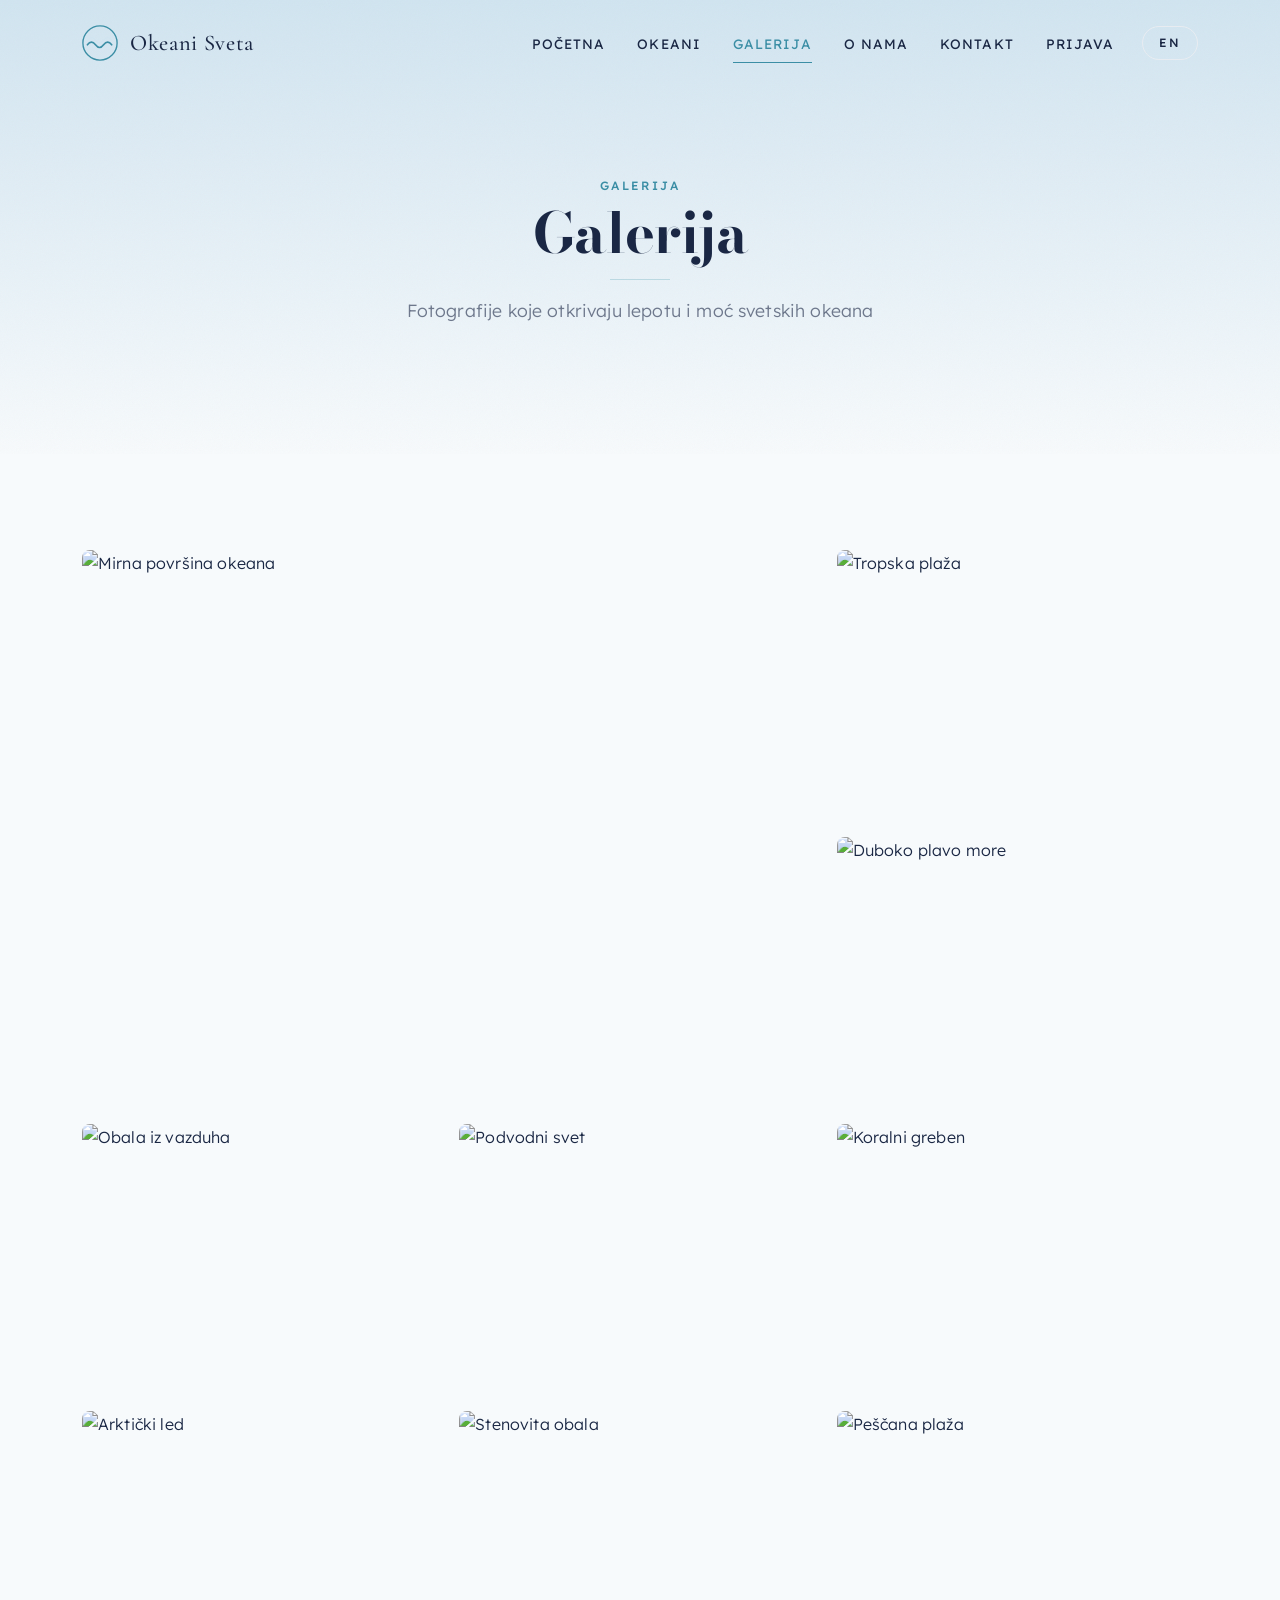
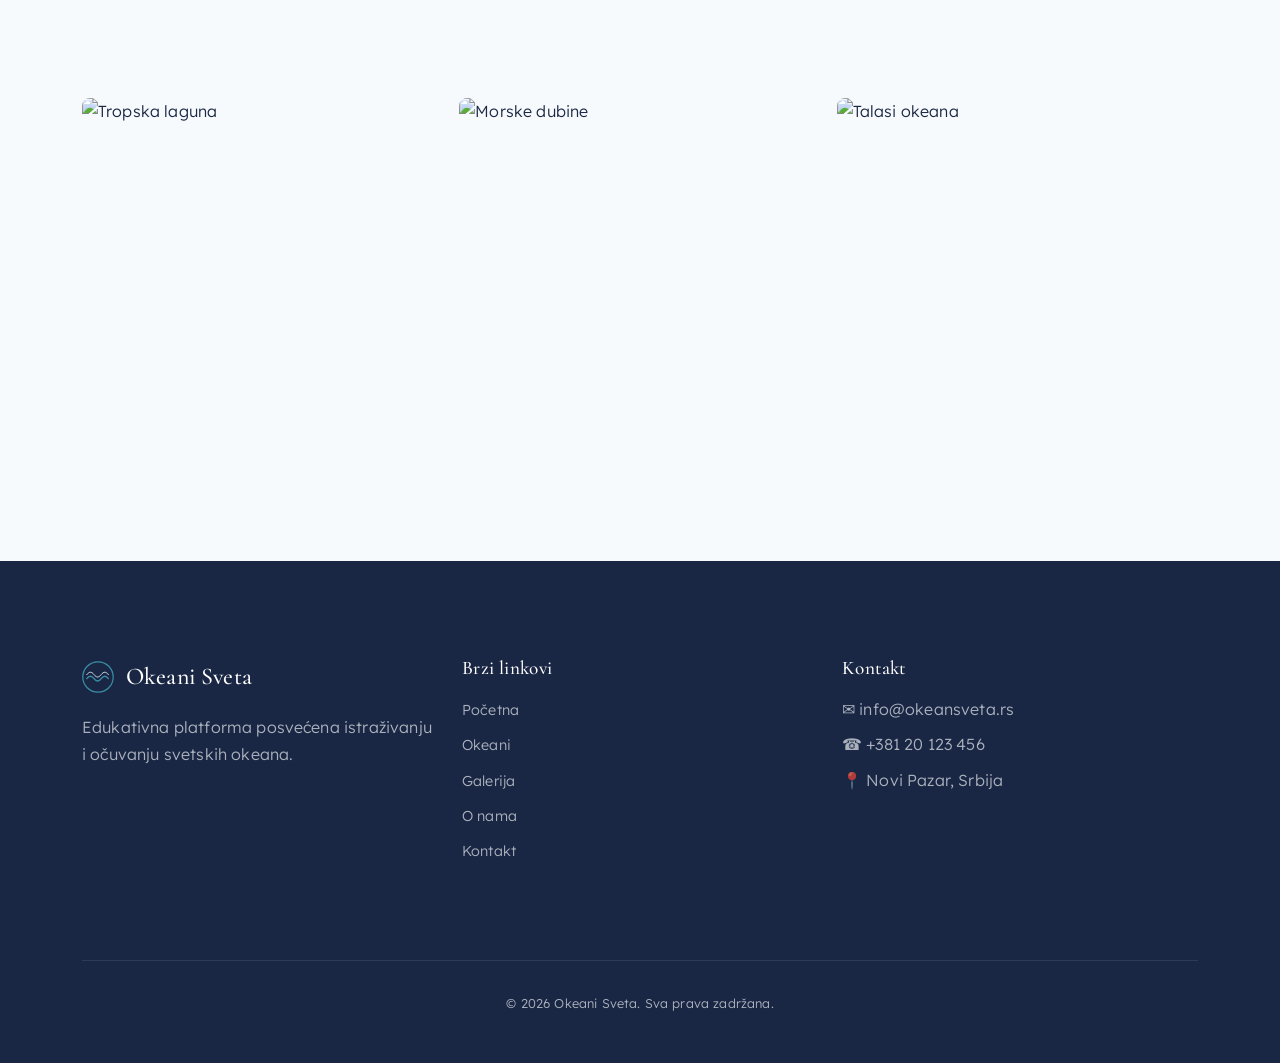
==== galerija.html @ 867ee330 "Add files via upload" ====
<!doctype html>
<html lang="sr">
  <head>
    <meta charset="UTF-8" />
    <meta name="viewport" content="width=device-width, initial-scale=1.0" />
    <title>Okeani Sveta — Galerija</title>
    <link
      href="https://cdn.jsdelivr.net/npm/bootstrap@5.3.3/dist/css/bootstrap.min.css"
      rel="stylesheet"
    />
    <link rel="stylesheet" href="style.css" />
    <link rel="icon" type="image/svg+xml" href="logo.svg" />
  </head>
  <body>
    <nav class="navbar navbar-expand-lg navbar-arctic">
      <div class="container">
        <a class="navbar-brand" href="index.html">
          <img src="logo.svg" alt="Okeani Sveta logo" width="36" height="36" />
          Okeani Sveta
        </a>
        <button
          class="navbar-toggler"
          type="button"
          data-bs-toggle="collapse"
          data-bs-target="#mainNav"
          aria-controls="mainNav"
          aria-expanded="false"
          aria-label="Toggle navigation"
        >
          <span class="navbar-toggler-icon"></span>
        </button>
        <div class="collapse navbar-collapse" id="mainNav">
          <ul class="navbar-nav ms-auto align-items-lg-center">
            <li class="nav-item">
              <a class="nav-link" href="index.html"
                >Početna</a
              >
            </li>
            <li class="nav-item">
              <a class="nav-link" href="okeani.html"
                >Okeani</a
              >
            </li>
            <li class="nav-item">
              <a class="nav-link" href="galerija.html"
                >Galerija</a
              >
            </li>
            <li class="nav-item">
              <a class="nav-link" href="o-nama.html"
                >O nama</a
              >
            </li>
            <li class="nav-item">
              <a class="nav-link" href="kontakt.html"
                >Kontakt</a
              >
            </li>
            <li class="nav-item" id="nav-login-item">
              <a class="nav-link" href="login.html"
                >Prijava</a
              >
            </li>
          </ul>
          <a class="lang-toggle" href="en/gallery.html">EN</a>
        </div>
      </div>
    </nav>

    <section class="page-header frost-section">
      <div class="container">
        <span class="eyebrow">Galerija</span>
        <h1 class="display-title">Galerija</h1>
        <hr class="hairline-short centered" />
        <p class="section-subtitle centered">
          Fotografije koje otkrivaju lepotu i moć svetskih okeana
        </p>
      </div>
    </section>

    <section class="section">
      <div class="container">
        <div class="gallery-grid">
          <div
            class="gallery-item featured"
            data-caption-key="caption_1"
          >
            <img
              src="https://images.unsplash.com/photo-1518837695005-2083093ee35b?auto=format&fit=crop&w=1200&q=80"
              data-full="https://images.unsplash.com/photo-1518837695005-2083093ee35b?auto=format&fit=crop&w=1920&q=80"
              alt="Mirna površina okeana"
              loading="lazy"
            />
            <div class="gallery-caption">
              Mirna površina okeana
            </div>
          </div>

          <div
            class="gallery-item"
            data-caption-key="caption_2"
          >
            <img
              src="https://images.unsplash.com/photo-1507525428034-b723cf961d3e?auto=format&fit=crop&w=800&q=80"
              data-full="https://images.unsplash.com/photo-1507525428034-b723cf961d3e?auto=format&fit=crop&w=1920&q=80"
              alt="Tropska plaža"
              loading="lazy"
            />
            <div class="gallery-caption">
              Tropska plaža
            </div>
          </div>

          <div
            class="gallery-item"
            data-caption-key="caption_3"
          >
            <img
              src="https://images.unsplash.com/photo-1505118380757-91f5f5632de0?auto=format&fit=crop&w=800&q=80"
              data-full="https://images.unsplash.com/photo-1505118380757-91f5f5632de0?auto=format&fit=crop&w=1920&q=80"
              alt="Duboko plavo more"
              loading="lazy"
            />
            <div class="gallery-caption">
              Duboko plavo more
            </div>
          </div>

          <div
            class="gallery-item"
            data-caption-key="caption_4"
          >
            <img
              src="https://images.unsplash.com/photo-1468581264429-2548ef9eb732?auto=format&fit=crop&w=800&q=80"
              data-full="https://images.unsplash.com/photo-1468581264429-2548ef9eb732?auto=format&fit=crop&w=1920&q=80"
              alt="Obala iz vazduha"
              loading="lazy"
            />
            <div class="gallery-caption">
              Obala iz vazduha
            </div>
          </div>

          <div
            class="gallery-item"
            data-caption-key="caption_5"
          >
            <img
              src="https://images.unsplash.com/photo-1544551763-46a013bb70d5?auto=format&fit=crop&w=800&q=80"
              data-full="https://images.unsplash.com/photo-1544551763-46a013bb70d5?auto=format&fit=crop&w=1920&q=80"
              alt="Podvodni svet"
              loading="lazy"
            />
            <div class="gallery-caption">
              Podvodni svet
            </div>
          </div>

          <div
            class="gallery-item"
            data-caption-key="caption_6"
          >
            <img
              src="https://images.unsplash.com/photo-1559827260435-dc375c2be9c4?auto=format&fit=crop&w=800&q=80"
              data-full="https://images.unsplash.com/photo-1559827260435-dc375c2be9c4?auto=format&fit=crop&w=1920&q=80"
              alt="Koralni greben"
              loading="lazy"
            />
            <div class="gallery-caption">
              Koralni greben
            </div>
          </div>

          <div
            class="gallery-item"
            data-caption-key="caption_7"
          >
            <img
              src="https://images.unsplash.com/photo-1476673160081-cf065607f449?auto=format&fit=crop&w=800&q=80"
              data-full="https://images.unsplash.com/photo-1476673160081-cf065607f449?auto=format&fit=crop&w=1920&q=80"
              alt="Arktički led"
              loading="lazy"
            />
            <div class="gallery-caption">
              Arktički led
            </div>
          </div>

          <div
            class="gallery-item"
            data-caption-key="caption_8"
          >
            <img
              src="https://images.unsplash.com/photo-1494783367193-149034c05e8f?auto=format&fit=crop&w=800&q=80"
              data-full="https://images.unsplash.com/photo-1494783367193-149034c05e8f?auto=format&fit=crop&w=1920&q=80"
              alt="Stenovita obala"
              loading="lazy"
            />
            <div class="gallery-caption">
              Stenovita obala
            </div>
          </div>

          <div
            class="gallery-item"
            data-caption-key="caption_9"
          >
            <img
              src="https://images.unsplash.com/photo-1437622368342-7a3d73a34c8f?auto=format&fit=crop&w=800&q=80"
              data-full="https://images.unsplash.com/photo-1437622368342-7a3d73a34c8f?auto=format&fit=crop&w=1920&q=80"
              alt="Peščana plaža"
              loading="lazy"
            />
            <div class="gallery-caption">
              Peščana plaža
            </div>
          </div>

          <div
            class="gallery-item"
            data-caption-key="caption_10"
          >
            <img
              src="https://images.unsplash.com/photo-1498623116890-37e912163d5d?auto=format&fit=crop&w=800&q=80"
              data-full="https://images.unsplash.com/photo-1498623116890-37e912163d5d?auto=format&fit=crop&w=1920&q=80"
              alt="Tropska laguna"
              loading="lazy"
            />
            <div class="gallery-caption">
              Tropska laguna
            </div>
          </div>

          <div
            class="gallery-item"
            data-caption-key="caption_11"
          >
            <img
              src="https://images.unsplash.com/photo-1583212292454-1fe6229603b7?auto=format&fit=crop&w=800&q=80"
              data-full="https://images.unsplash.com/photo-1583212292454-1fe6229603b7?auto=format&fit=crop&w=1920&q=80"
              alt="Morske dubine"
              loading="lazy"
            />
            <div class="gallery-caption">
              Morske dubine
            </div>
          </div>

          <div
            class="gallery-item"
            data-caption-key="caption_12"
          >
            <img
              src="https://images.unsplash.com/photo-1497290756760-23ac55edf36f?auto=format&fit=crop&w=800&q=80"
              data-full="https://images.unsplash.com/photo-1497290756760-23ac55edf36f?auto=format&fit=crop&w=1920&q=80"
              alt="Talasi okeana"
              loading="lazy"
            />
            <div class="gallery-caption">
              Talasi okeana
            </div>
          </div>
        </div>
      </div>
    </section>

    <div
      class="modal fade lightbox-modal"
      id="galleryLightbox"
      tabindex="-1"
      aria-hidden="true"
    >
      <div class="modal-dialog modal-lg modal-dialog-centered">
        <div class="modal-content">
          <button
            type="button"
            class="btn-close"
            data-bs-dismiss="modal"
            aria-label="Close"
          ></button>
          <div class="modal-body">
            <img id="lightbox-img" src="" alt="Gallery image" />
            <p class="lightbox-caption" id="lightbox-caption"></p>
          </div>
        </div>
      </div>
    </div>

    <footer class="footer-arctic">
      <div class="container">
        <div class="row">
          <div class="col-lg-4 mb-4">
            <div class="footer-brand">
              <img
                src="logo.svg"
                alt="Okeani Sveta logo"
                width="36"
                height="36"
              />
              Okeani Sveta
            </div>
            <p>
              Edukativna platforma posvećena istraživanju i očuvanju svetskih
              okeana.
            </p>
          </div>
          <div class="col-lg-4 mb-4">
            <h5>Brzi linkovi</h5>
            <ul>
              <li><a href="index.html">Početna</a></li>
              <li><a href="okeani.html">Okeani</a></li>
              <li>
                <a href="galerija.html">Galerija</a>
              </li>
              <li><a href="o-nama.html">O nama</a></li>
              <li>
                <a href="kontakt.html">Kontakt</a>
              </li>
            </ul>
          </div>
          <div class="col-lg-4 mb-4">
            <h5>Kontakt</h5>
            <ul>
              <li>
                ✉ <span>info@okeansveta.rs</span>
              </li>
              <li>☎ <span>+381 20 123 456</span></li>
              <li>
                📍 <span>Novi Pazar, Srbija</span>
              </li>
            </ul>
          </div>
        </div>
        <div class="footer-bottom">
          <p>
            © 2026 Okeani Sveta. Sva prava zadržana.
          </p>
        </div>
      </div>
    </footer>

    <script src="https://cdn.jsdelivr.net/npm/bootstrap@5.3.3/dist/js/bootstrap.bundle.min.js"></script>
    <script src="script.js"></script>
  </body>
</html>
---- style.css ----
@import url("https://fonts.googleapis.com/css2?family=Bodoni+Moda:ital,opsz,wght@0,6..96,400..900;1,6..96,400..900&family=Cormorant+Garamond:ital,wght@0,300;0,400;0,500;0,600;0,700;1,400&family=Lexend:wght@300;400;500;600&display=swap");

:root {
  --arctic-white: #f7fafc;
  --glacier-blue: #d0e4f0;
  --deep-navy: #1a2744;
  --frost-teal: #3b8ea5;
  --soft-silver: #e8ecf1;
  --warm-white: #fefefe;
  --ice-overlay: rgba(215, 230, 242, 0.35);
  --frost-shadow: rgba(26, 39, 68, 0.06);
  --frost-shadow-hover: rgba(26, 39, 68, 0.12);

  --font-display: "Bodoni Moda", "Didot", serif;
  --font-heading: "Cormorant Garamond", "Georgia", serif;
  --font-body: "Lexend", sans-serif;

  --space-xs: 0.5rem;
  --space-sm: 1rem;
  --space-md: 2rem;
  --space-lg: 4rem;
  --space-xl: 6rem;
  --space-2xl: 8rem;

  --radius-sm: 4px;
  --radius-md: 8px;
  --radius-lg: 16px;

  --transition-smooth: 0.4s cubic-bezier(0.25, 0.46, 0.45, 0.94);
  --transition-fast: 0.2s ease;
}

*,
*::before,
*::after {
  box-sizing: border-box;
}

html {
  scroll-behavior: smooth;
  font-size: 16px;
}

body {
  font-family: var(--font-body);
  font-weight: 300;
  color: var(--deep-navy);
  background-color: var(--arctic-white);
  line-height: 1.7;
  letter-spacing: 0.01em;
  overflow-x: hidden;
  -webkit-font-smoothing: antialiased;
  -moz-osx-font-smoothing: grayscale;
}

img {
  max-width: 100%;
  height: auto;
  display: block;
}

a {
  color: var(--frost-teal);
  text-decoration: none;
  transition: color var(--transition-fast);
}

a:hover {
  color: var(--deep-navy);
}

::selection {
  background: var(--glacier-blue);
  color: var(--deep-navy);
}

h1,
h2,
h3,
h4,
h5,
h6 {
  font-family: var(--font-heading);
  font-weight: 400;
  line-height: 1.2;
  letter-spacing: 0.02em;
  color: var(--deep-navy);
}

.display-title {
  font-family: var(--font-display);
  font-weight: 700;
  letter-spacing: -0.01em;
  line-height: 1.05;
}

.section-title {
  font-family: var(--font-heading);
  font-size: 2.5rem;
  font-weight: 500;
  margin-bottom: var(--space-sm);
  position: relative;
}

.section-subtitle {
  font-family: var(--font-body);
  font-weight: 300;
  font-size: 1.1rem;
  color: rgba(26, 39, 68, 0.6);
  max-width: 600px;
  margin-bottom: var(--space-lg);
}

.section-subtitle.centered {
  margin-left: auto;
  margin-right: auto;
}

.eyebrow {
  font-family: var(--font-body);
  font-weight: 500;
  font-size: 0.75rem;
  letter-spacing: 0.2em;
  text-transform: uppercase;
  color: var(--frost-teal);
  margin-bottom: var(--space-xs);
  display: block;
}

.hairline {
  border: none;
  height: 1px;
  background: var(--soft-silver);
  margin: var(--space-lg) 0;
}

.hairline-short {
  border: none;
  height: 1px;
  width: 60px;
  background: var(--frost-teal);
  margin: var(--space-sm) 0;
}

.hairline-short.centered {
  margin-left: auto;
  margin-right: auto;
}

.frost-section {
  position: relative;
}

.frost-section::before {
  content: "";
  position: absolute;
  inset: 0;
  background-image: url("data:image/svg+xml,%3Csvg viewBox='0 0 256 256' xmlns='http://www.w3.org/2000/svg'%3E%3Cfilter id='noise'%3E%3CfeTurbulence type='fractalNoise' baseFrequency='0.9' numOctaves='4' stitchTiles='stitch'/%3E%3C/filter%3E%3Crect width='100%25' height='100%25' filter='url(%23noise)' opacity='0.03'/%3E%3C/svg%3E");
  background-repeat: repeat;
  background-size: 256px 256px;
  pointer-events: none;
  z-index: 1;
}

.frost-section > * {
  position: relative;
  z-index: 2;
}

.navbar-arctic {
  padding: 1.2rem 0;
  transition: all var(--transition-smooth);
  background: transparent;
  position: fixed;
  top: 0;
  left: 0;
  right: 0;
  z-index: 1050;
}

.navbar-arctic.scrolled {
  background: rgba(247, 250, 252, 0.85);
  backdrop-filter: blur(20px);
  -webkit-backdrop-filter: blur(20px);
  padding: 0.8rem 0;
  box-shadow: 0 1px 0 var(--soft-silver);
}

.navbar-arctic .navbar-brand {
  display: flex;
  align-items: center;
  gap: 0.75rem;
  font-family: var(--font-heading);
  font-size: 1.4rem;
  font-weight: 500;
  color: var(--deep-navy);
  letter-spacing: 0.03em;
  transition: color var(--transition-fast);
}

.navbar-arctic .navbar-brand:hover {
  color: var(--frost-teal);
}

.navbar-arctic.navbar-on-hero:not(.scrolled) .navbar-brand {
  color: var(--warm-white);
}

.navbar-arctic.navbar-on-hero:not(.scrolled) .navbar-brand:hover {
  color: rgba(232, 236, 241, 0.88);
}

.navbar-arctic .navbar-brand img {
  width: 36px;
  height: 36px;
}

.navbar-arctic .nav-link {
  font-family: var(--font-body);
  font-weight: 400;
  font-size: 0.85rem;
  letter-spacing: 0.08em;
  text-transform: uppercase;
  color: var(--deep-navy);
  padding: 0.5rem 1rem !important;
  position: relative;
  transition: color var(--transition-fast);
}

.navbar-arctic .nav-link::after {
  content: "";
  position: absolute;
  bottom: 0;
  left: 1rem;
  right: 1rem;
  height: 1px;
  background: var(--frost-teal);
  transform: scaleX(0);
  transition: transform var(--transition-smooth);
  transform-origin: center;
}

.navbar-arctic .nav-link:hover,
.navbar-arctic .nav-link.active {
  color: var(--frost-teal);
}

.navbar-arctic.navbar-on-hero:not(.scrolled) .nav-link {
  color: rgba(254, 254, 254, 0.9);
}

.navbar-arctic.navbar-on-hero:not(.scrolled) .nav-link:hover,
.navbar-arctic.navbar-on-hero:not(.scrolled) .nav-link.active {
  color: #8fd5e8;
}

.navbar-arctic .nav-link:hover::after,
.navbar-arctic .nav-link.active::after {
  transform: scaleX(1);
}

.navbar-arctic .navbar-toggler {
  border: 1px solid var(--soft-silver);
  padding: 0.4rem 0.6rem;
}

.navbar-arctic .navbar-toggler:focus {
  box-shadow: none;
}

.navbar-arctic.navbar-on-hero:not(.scrolled) .navbar-toggler {
  border-color: rgba(247, 250, 252, 0.45);
}

.navbar-arctic .navbar-toggler-icon {
  background-image: url("data:image/svg+xml,%3Csvg xmlns='http://www.w3.org/2000/svg' viewBox='0 0 30 30'%3E%3Cpath stroke='%231A2744' stroke-width='2' d='M4 7h22M4 15h22M4 23h22'/%3E%3C/svg%3E");
}

.navbar-arctic.navbar-on-hero:not(.scrolled) .navbar-toggler-icon {
  background-image: url("data:image/svg+xml,%3Csvg xmlns='http://www.w3.org/2000/svg' viewBox='0 0 30 30'%3E%3Cpath stroke='%23FEFEFE' stroke-width='2' d='M4 7h22M4 15h22M4 23h22'/%3E%3C/svg%3E");
}

.lang-toggle {
  font-family: var(--font-body);
  font-weight: 500;
  font-size: 0.75rem;
  letter-spacing: 0.15em;
  text-transform: uppercase;
  color: var(--deep-navy);
  background: transparent;
  border: 1px solid var(--soft-silver);
  border-radius: 100px;
  padding: 0.35rem 1rem;
  cursor: pointer;
  transition: all var(--transition-fast);
  margin-left: 0.75rem;
  white-space: nowrap;
  text-decoration: none;
  display: inline-block;
}

.navbar-arctic.navbar-on-hero:not(.scrolled) .lang-toggle {
  color: var(--warm-white);
  border-color: rgba(247, 250, 252, 0.45);
}

.lang-toggle:hover {
  border-color: var(--frost-teal);
  color: var(--frost-teal);
}

.nav-user-info {
  display: flex;
  align-items: center;
  gap: 0.5rem;
  font-family: var(--font-body);
  font-size: 0.85rem;
  color: var(--deep-navy);
}

.navbar-arctic.navbar-on-hero:not(.scrolled) .nav-user-info {
  color: var(--warm-white);
}

.nav-user-info .username-display {
  font-weight: 500;
  color: var(--frost-teal);
}

.btn-logout {
  font-family: var(--font-body);
  font-size: 0.75rem;
  letter-spacing: 0.1em;
  text-transform: uppercase;
  color: var(--deep-navy);
  background: transparent;
  border: 1px solid var(--soft-silver);
  border-radius: 100px;
  padding: 0.3rem 0.8rem;
  cursor: pointer;
  transition: all var(--transition-fast);
}

.navbar-arctic.navbar-on-hero:not(.scrolled) .btn-logout {
  color: var(--warm-white);
  border-color: rgba(247, 250, 252, 0.45);
}

.btn-logout:hover {
  border-color: #c0392b;
  color: #c0392b;
}

.hero {
  position: relative;
  min-height: 100vh;
  display: flex;
  align-items: center;
  justify-content: center;
  text-align: center;
  overflow: hidden;
  background-color: var(--deep-navy);
}

.hero-bg {
  position: absolute;
  inset: 0;
  background-size: cover;
  background-position: center;
  background-repeat: no-repeat;
  opacity: 0.5;
  transition: transform 30s linear;
}

.hero-overlay {
  position: absolute;
  inset: 0;
  background: linear-gradient(
    180deg,
    rgba(26, 39, 68, 0.4) 0%,
    rgba(26, 39, 68, 0.2) 40%,
    rgba(59, 142, 165, 0.15) 70%,
    rgba(26, 39, 68, 0.5) 100%
  );
}

.hero-content {
  position: relative;
  z-index: 3;
  max-width: 800px;
  padding: 0 var(--space-md);
}

.hero-content .eyebrow {
  color: rgba(208, 228, 240, 0.8);
  margin-bottom: var(--space-sm);
  animation: fadeInUp 0.8s ease both;
  animation-delay: 0.2s;
}

.hero-content .display-title {
  color: var(--warm-white);
  font-size: clamp(2.8rem, 7vw, 5.5rem);
  font-weight: 200;
  margin-bottom: var(--space-sm);
  animation: fadeInUp 0.8s ease both;
  animation-delay: 0.4s;
}

.hero-animated-line {
  width: 80px;
  height: 2px;
  background: var(--frost-teal);
  margin: var(--space-sm) auto var(--space-md);
  animation: lineExpand 1s ease both;
  animation-delay: 0.8s;
}

.hero-content p {
  color: rgba(232, 236, 241, 0.85);
  font-size: 1.1rem;
  max-width: 540px;
  margin: 0 auto var(--space-md);
  animation: fadeInUp 0.8s ease both;
  animation-delay: 0.6s;
}

.btn-arctic {
  font-family: var(--font-body);
  font-weight: 500;
  font-size: 0.8rem;
  letter-spacing: 0.15em;
  text-transform: uppercase;
  padding: 0.9rem 2.4rem;
  border-radius: 100px;
  border: 1px solid rgba(232, 236, 241, 0.4);
  background: transparent;
  color: var(--warm-white);
  cursor: pointer;
  transition: all var(--transition-smooth);
  display: inline-block;
  text-decoration: none;
  animation: fadeInUp 0.8s ease both;
  animation-delay: 0.9s;
}

.btn-arctic:hover {
  background: var(--warm-white);
  color: var(--deep-navy);
  border-color: var(--warm-white);
  transform: translateY(-2px);
  box-shadow: 0 8px 25px rgba(0, 0, 0, 0.15);
}

.btn-arctic-solid {
  font-family: var(--font-body);
  font-weight: 500;
  font-size: 0.8rem;
  letter-spacing: 0.15em;
  text-transform: uppercase;
  padding: 0.9rem 2.4rem;
  border-radius: 100px;
  border: 1px solid var(--frost-teal);
  background: var(--frost-teal);
  color: var(--warm-white);
  cursor: pointer;
  transition: all var(--transition-smooth);
  display: inline-block;
  text-decoration: none;
}

.btn-arctic-solid:hover {
  background: var(--deep-navy);
  border-color: var(--deep-navy);
  color: var(--warm-white);
  transform: translateY(-2px);
  box-shadow: 0 8px 25px var(--frost-shadow-hover);
}

.btn-arctic-outline {
  font-family: var(--font-body);
  font-weight: 500;
  font-size: 0.8rem;
  letter-spacing: 0.15em;
  text-transform: uppercase;
  padding: 0.9rem 2.4rem;
  border-radius: 100px;
  border: 1px solid var(--soft-silver);
  background: transparent;
  color: var(--deep-navy);
  cursor: pointer;
  transition: all var(--transition-smooth);
  display: inline-block;
  text-decoration: none;
}

.btn-arctic-outline:hover {
  border-color: var(--frost-teal);
  color: var(--frost-teal);
  transform: translateY(-2px);
}

.section {
  padding: var(--space-xl) 0;
}

.section-alt {
  background-color: var(--glacier-blue);
  background-image: linear-gradient(
    135deg,
    rgba(208, 228, 240, 0.5) 0%,
    rgba(247, 250, 252, 0.8) 100%
  );
}

.section-white {
  background-color: var(--warm-white);
}

.card-arctic {
  background: var(--warm-white);
  border: 1px solid var(--soft-silver);
  border-radius: var(--radius-md);
  overflow: hidden;
  transition: all var(--transition-smooth);
  height: 100%;
}

.card-arctic:hover {
  transform: translateY(-4px);
  box-shadow: 0 12px 40px var(--frost-shadow-hover);
  border-color: transparent;
}

.card-arctic .card-img-wrapper {
  position: relative;
  overflow: hidden;
  aspect-ratio: 16 / 10;
}

.card-arctic .card-img-wrapper img {
  width: 100%;
  height: 100%;
  object-fit: cover;
  transition: transform var(--transition-smooth);
}

.card-arctic:hover .card-img-wrapper img {
  transform: scale(1.05);
}

.card-arctic .card-body {
  padding: var(--space-md);
}

.card-arctic .card-title {
  font-family: var(--font-heading);
  font-size: 1.4rem;
  font-weight: 500;
  margin-bottom: 0.5rem;
}

.card-arctic .card-text {
  font-size: 0.9rem;
  color: rgba(26, 39, 68, 0.65);
  line-height: 1.6;
}

.card-arctic .card-meta {
  display: flex;
  gap: var(--space-sm);
  margin-top: var(--space-sm);
  padding-top: var(--space-sm);
  border-top: 1px solid var(--soft-silver);
  font-size: 0.8rem;
  color: rgba(26, 39, 68, 0.5);
}

.card-arctic .card-meta span {
  display: flex;
  align-items: center;
  gap: 0.3rem;
}

.animal-tags {
  display: flex;
  flex-wrap: wrap;
  gap: 0.5rem;
  margin-top: var(--space-sm);
}

.animal-tag {
  font-family: var(--font-body);
  font-size: 0.7rem;
  font-weight: 500;
  letter-spacing: 0.08em;
  text-transform: uppercase;
  padding: 0.3rem 0.8rem;
  border-radius: 100px;
  background: var(--glacier-blue);
  color: var(--frost-teal);
  border: 1px solid transparent;
  transition: all var(--transition-fast);
}

.animal-tag:hover {
  border-color: var(--frost-teal);
  background: rgba(59, 142, 165, 0.1);
}

.page-header {
  padding-top: calc(80px + var(--space-xl));
  padding-bottom: var(--space-lg);
  text-align: center;
  background: linear-gradient(
    180deg,
    var(--glacier-blue) 0%,
    var(--arctic-white) 100%
  );
  position: relative;
}

.page-header .display-title {
  font-size: clamp(2rem, 5vw, 3.5rem);
  color: var(--deep-navy);
}

.footer-arctic {
  background: var(--deep-navy);
  color: rgba(232, 236, 241, 0.7);
  padding: var(--space-xl) 0 var(--space-md);
  margin-top: var(--space-xl);
}

.footer-arctic h5 {
  font-family: var(--font-heading);
  font-size: 1.2rem;
  font-weight: 500;
  color: var(--warm-white);
  margin-bottom: var(--space-sm);
}

.footer-arctic a {
  color: rgba(232, 236, 241, 0.7);
  font-size: 0.9rem;
  transition: color var(--transition-fast);
}

.footer-arctic a:hover {
  color: var(--frost-teal);
}

.footer-arctic ul {
  list-style: none;
  padding: 0;
  margin: 0;
}

.footer-arctic ul li {
  margin-bottom: 0.5rem;
}

.footer-arctic .footer-brand {
  font-family: var(--font-heading);
  font-size: 1.5rem;
  font-weight: 500;
  color: var(--warm-white);
  display: flex;
  align-items: center;
  gap: 0.75rem;
  margin-bottom: var(--space-sm);
}

.footer-arctic .footer-brand img {
  width: 32px;
  height: 32px;
}

.footer-bottom {
  border-top: 1px solid rgba(232, 236, 241, 0.1);
  margin-top: var(--space-lg);
  padding-top: var(--space-md);
  text-align: center;
  font-size: 0.8rem;
}

.gallery-grid {
  display: grid;
  grid-template-columns: repeat(3, 1fr);
  gap: var(--space-sm);
}

.gallery-item {
  position: relative;
  border-radius: var(--radius-md);
  overflow: hidden;
  cursor: pointer;
  aspect-ratio: 4 / 3;
}

.gallery-item img {
  width: 100%;
  height: 100%;
  object-fit: cover;
  transition: transform var(--transition-smooth);
}

.gallery-item:hover img {
  transform: scale(1.08);
}

.gallery-item .gallery-caption {
  position: absolute;
  bottom: 0;
  left: 0;
  right: 0;
  padding: var(--space-md) var(--space-sm);
  background: linear-gradient(transparent, rgba(26, 39, 68, 0.8));
  color: var(--warm-white);
  font-family: var(--font-heading);
  font-size: 1rem;
  transform: translateY(100%);
  transition: transform var(--transition-smooth);
}

.gallery-item:hover .gallery-caption {
  transform: translateY(0);
}

.gallery-item.featured {
  grid-column: span 2;
  grid-row: span 2;
}

.lightbox-modal .modal-content {
  background: rgba(26, 39, 68, 0.95);
  border: none;
  border-radius: var(--radius-lg);
}

.lightbox-modal .modal-body {
  padding: var(--space-sm);
}

.lightbox-modal .modal-body img {
  border-radius: var(--radius-md);
  width: 100%;
}

.lightbox-modal .lightbox-caption {
  text-align: center;
  color: rgba(232, 236, 241, 0.8);
  font-family: var(--font-heading);
  font-size: 1.1rem;
  padding: var(--space-sm);
}

.lightbox-modal .btn-close {
  filter: invert(1);
  position: absolute;
  top: 1rem;
  right: 1rem;
  z-index: 10;
}

.form-arctic .form-label {
  font-family: var(--font-body);
  font-weight: 500;
  font-size: 0.8rem;
  letter-spacing: 0.1em;
  text-transform: uppercase;
  color: var(--deep-navy);
  margin-bottom: 0.5rem;
}

.form-arctic .form-control {
  font-family: var(--font-body);
  font-weight: 300;
  font-size: 0.95rem;
  border: 1px solid var(--soft-silver);
  border-radius: var(--radius-sm);
  padding: 0.8rem 1rem;
  background: var(--warm-white);
  color: var(--deep-navy);
  transition: all var(--transition-fast);
}

.form-arctic .form-control:focus {
  border-color: var(--frost-teal);
  box-shadow: 0 0 0 3px rgba(59, 142, 165, 0.1);
  outline: none;
}

.form-arctic .form-control.is-invalid {
  border-color: #c0392b;
  box-shadow: 0 0 0 3px rgba(192, 57, 43, 0.08);
}

.form-arctic .form-control.is-valid {
  border-color: #27ae60;
  box-shadow: 0 0 0 3px rgba(39, 174, 96, 0.08);
}

.form-arctic textarea.form-control {
  min-height: 150px;
  resize: vertical;
}

.field-hint {
  font-size: 0.8rem;
  color: var(--frost-teal);
  margin-top: 0.35rem;
  display: none;
  padding-left: 0.25rem;
  animation: fadeInUp 0.3s ease;
}

.field-hint.visible {
  display: block;
}

.field-error {
  font-size: 0.8rem;
  color: #c0392b;
  margin-top: 0.35rem;
  display: none;
  padding-left: 0.25rem;
  animation: fadeInUp 0.3s ease;
}

.field-error.visible {
  display: block;
}

.login-card {
  max-width: 440px;
  margin: 0 auto;
  background: var(--warm-white);
  border: 1px solid var(--soft-silver);
  border-radius: var(--radius-lg);
  padding: var(--space-lg);
}

.login-error {
  font-size: 0.85rem;
  color: #c0392b;
  background: rgba(192, 57, 43, 0.06);
  border: 1px solid rgba(192, 57, 43, 0.15);
  border-radius: var(--radius-sm);
  padding: 0.75rem 1rem;
  margin-top: var(--space-sm);
  display: none;
  animation: fadeInUp 0.3s ease;
}

.login-error.visible {
  display: block;
}

.success-card {
  max-width: 520px;
  margin: 0 auto;
  background: var(--warm-white);
  border: 1px solid var(--soft-silver);
  border-radius: var(--radius-lg);
  padding: var(--space-lg);
  text-align: center;
}

.success-icon {
  width: 80px;
  height: 80px;
  border-radius: 50%;
  background: rgba(39, 174, 96, 0.1);
  color: #27ae60;
  display: flex;
  align-items: center;
  justify-content: center;
  margin: 0 auto var(--space-md);
  font-size: 2rem;
}

.countdown-text {
  font-size: 0.9rem;
  color: rgba(26, 39, 68, 0.5);
  margin-top: var(--space-sm);
}

.countdown-number {
  font-family: var(--font-display);
  font-weight: 700;
  font-size: 1.4rem;
  color: var(--frost-teal);
}

.ocean-loader {
  text-align: center;
  padding: var(--space-xl);
}

.ocean-loader .spinner {
  width: 48px;
  height: 48px;
  border: 2px solid var(--soft-silver);
  border-top-color: var(--frost-teal);
  border-radius: 50%;
  animation: spin 0.8s linear infinite;
  margin: 0 auto var(--space-sm);
}

.ocean-loader p {
  font-size: 0.9rem;
  color: rgba(26, 39, 68, 0.5);
}

.api-error {
  text-align: center;
  padding: var(--space-lg);
  color: #c0392b;
}

.api-error p {
  margin-bottom: var(--space-sm);
}

.stat-card {
  text-align: center;
  padding: var(--space-md);
}

.stat-number {
  font-family: var(--font-display);
  font-weight: 700;
  font-size: 3rem;
  color: var(--frost-teal);
  line-height: 1;
  margin-bottom: 0.5rem;
}

.stat-label {
  font-family: var(--font-body);
  font-weight: 400;
  font-size: 0.85rem;
  letter-spacing: 0.08em;
  text-transform: uppercase;
  color: rgba(26, 39, 68, 0.6);
}

.content-image-row {
  display: grid;
  grid-template-columns: 1fr 1fr;
  gap: var(--space-lg);
  align-items: center;
}

.content-image-row .content-text p {
  font-size: 1rem;
  margin-bottom: var(--space-sm);
  color: rgba(26, 39, 68, 0.75);
}

.content-image-row .content-image {
  border-radius: var(--radius-lg);
  overflow: hidden;
}

.content-image-row .content-image img {
  width: 100%;
  height: 100%;
  object-fit: cover;
  aspect-ratio: 4 / 3;
}

.form-group {
  margin-bottom: var(--space-md);
}

.login-icon {
  text-align: center;
  margin-bottom: var(--space-md);
}

.login-icon svg {
  width: 64px;
  height: 64px;
}

.login-hint {
  text-align: center;
  margin-top: var(--space-md);
  padding-top: var(--space-sm);
  border-top: 1px solid var(--soft-silver);
}

.login-hint p {
  font-size: 0.85rem;
  color: rgba(26, 39, 68, 0.45);
  margin: 0;
}

.section-success {
  padding-top: calc(80px + var(--space-xl));
}

.success-title {
  font-family: var(--font-heading);
  font-size: 2rem;
  font-weight: 500;
  color: var(--deep-navy);
  margin-bottom: var(--space-sm);
}

.success-message {
  font-size: 1rem;
  color: rgba(26, 39, 68, 0.65);
  margin-bottom: var(--space-md);
  line-height: 1.6;
}

.countdown-area {
  margin: var(--space-md) 0;
  padding: var(--space-md);
  background: var(--glacier-blue);
  border-radius: var(--radius-md);
}

.countdown-area p {
  font-size: 0.9rem;
  color: rgba(26, 39, 68, 0.55);
  margin: 0;
}

.content-image-row.reversed .content-image {
  grid-column: 1;
  grid-row: 1;
}

@keyframes fadeInUp {
  from {
    opacity: 0;
    transform: translateY(20px);
  }
  to {
    opacity: 1;
    transform: translateY(0);
  }
}

@keyframes lineExpand {
  from {
    width: 0;
    opacity: 0;
  }
  to {
    width: 80px;
    opacity: 1;
  }
}

@keyframes spin {
  to {
    transform: rotate(360deg);
  }
}

@media (max-width: 991.98px) {
  .navbar-arctic .navbar-collapse {
    background: rgba(247, 250, 252, 0.97);
    backdrop-filter: blur(20px);
    -webkit-backdrop-filter: blur(20px);
    margin-top: 1rem;
    padding: 1rem;
    border-radius: var(--radius-md);
    border: 1px solid var(--soft-silver);
  }

  .navbar-arctic .nav-link {
    padding: 0.7rem 0.5rem !important;
  }

  .lang-toggle {
    margin: var(--space-sm) 0;
  }

  .gallery-grid {
    grid-template-columns: repeat(2, 1fr);
  }

  .gallery-item.featured {
    grid-column: span 2;
    grid-row: span 1;
  }

  .content-image-row {
    grid-template-columns: 1fr;
    gap: var(--space-md);
  }

  .content-image-row .content-image {
    order: -1;
  }
}

@media (max-width: 767.98px) {
  .section {
    padding: var(--space-lg) 0;
  }

  .section-title {
    font-size: 2rem;
  }

  .hero-content .display-title {
    font-size: clamp(2rem, 8vw, 3rem);
  }

  .stat-number {
    font-size: 2.2rem;
  }

  .login-card {
    padding: var(--space-md);
  }

  .success-card {
    padding: var(--space-md);
  }
}

@media (max-width: 575.98px) {
  .gallery-grid {
    grid-template-columns: 1fr;
  }

  .gallery-item.featured {
    grid-column: span 1;
  }

  .page-header {
    padding-top: calc(70px + var(--space-lg));
    padding-bottom: var(--space-md);
  }

  .card-arctic .card-body {
    padding: var(--space-sm);
  }
}
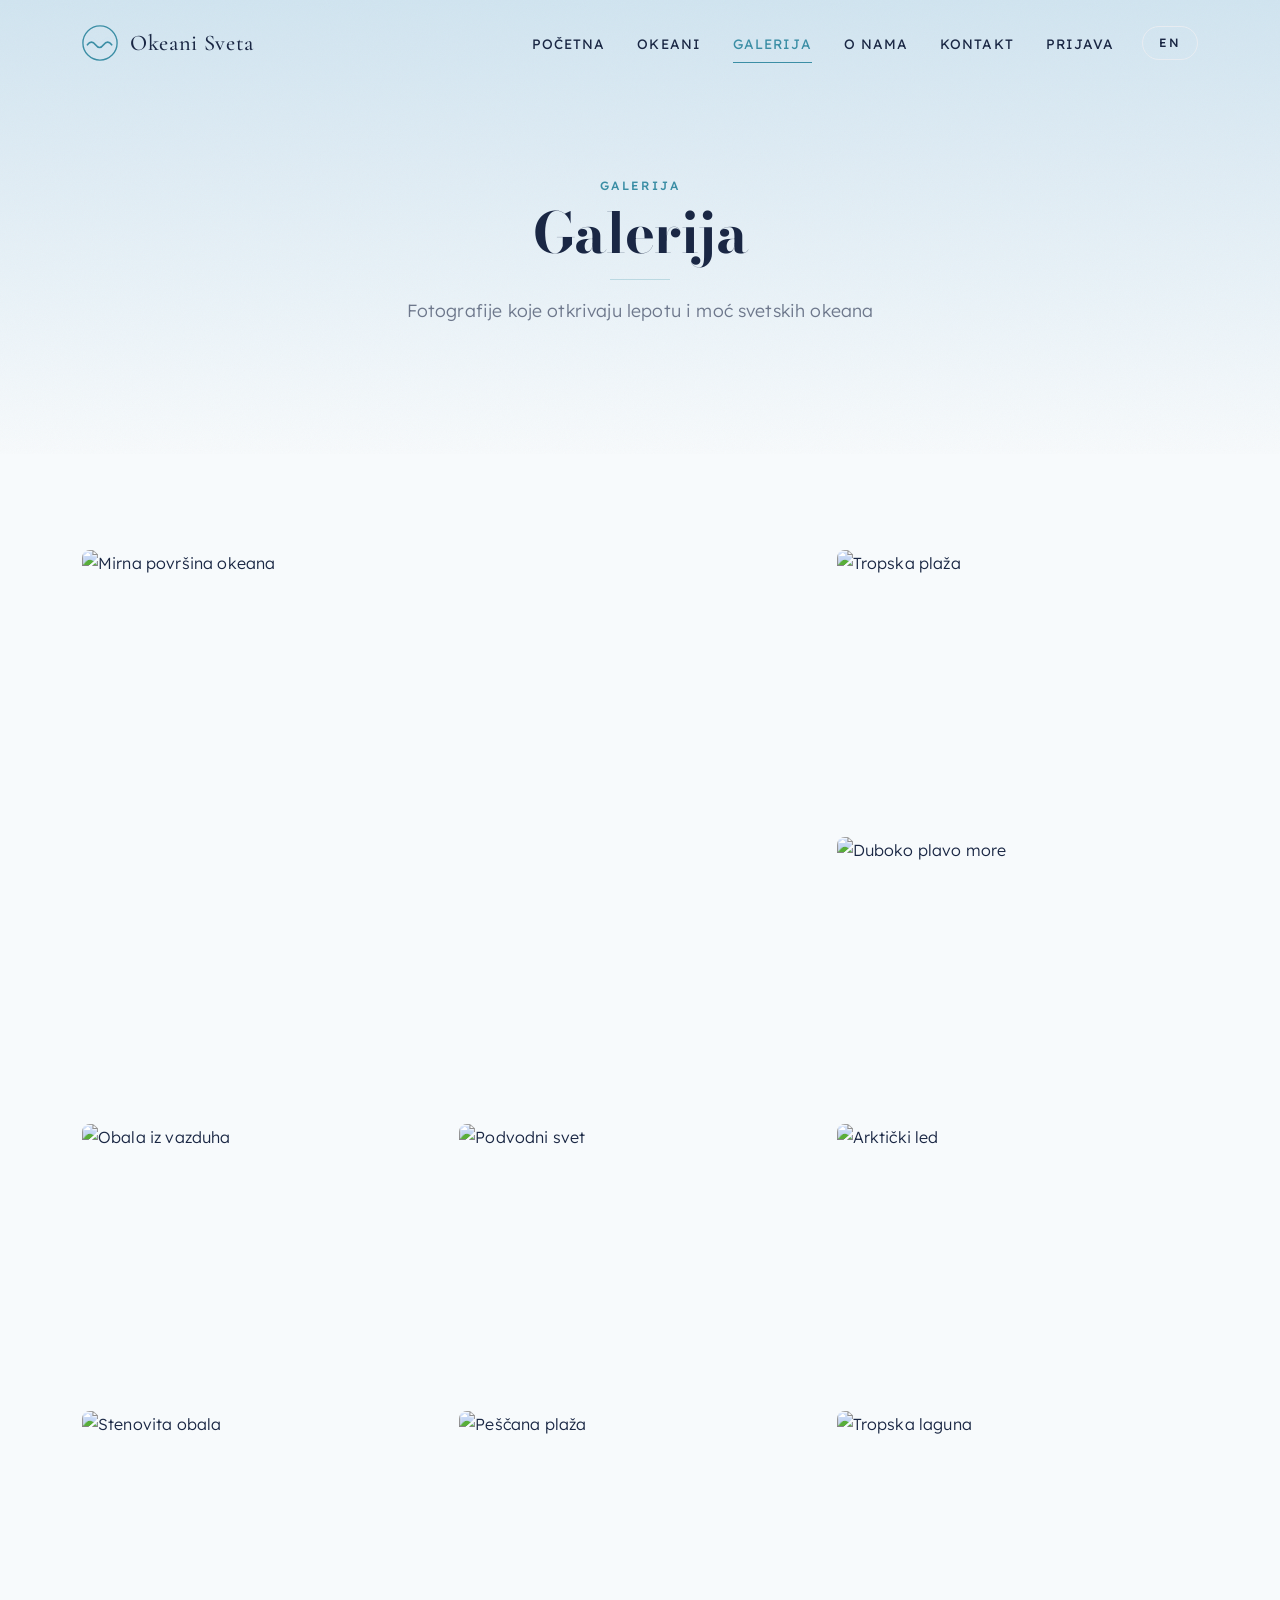
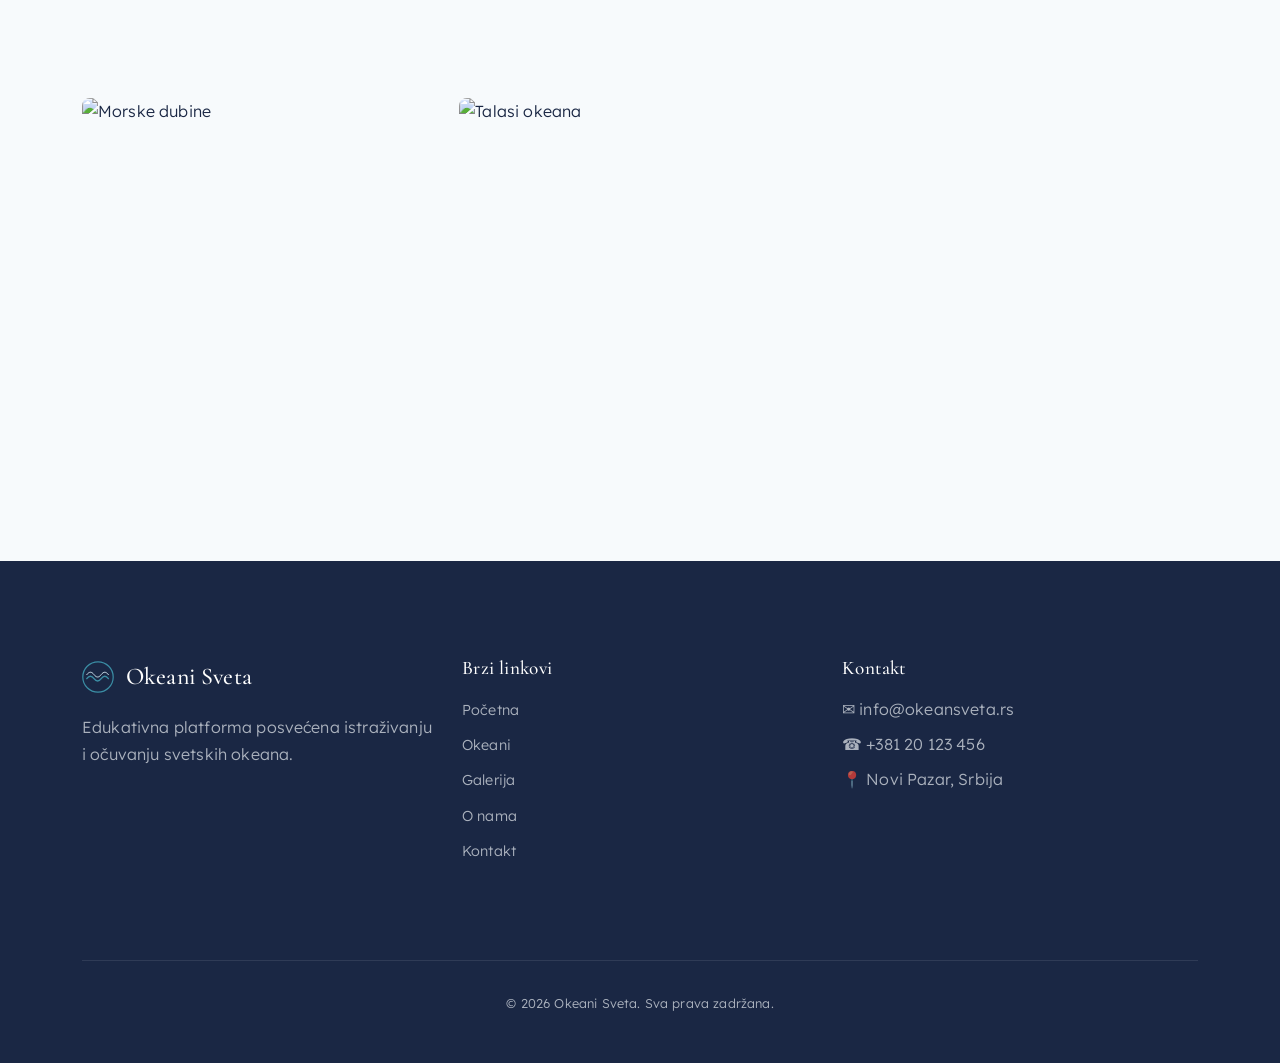
==== commit a2448f18: "Update galerija.html" ====
--- a/galerija.html
+++ b/galerija.html
@@ -156,20 +156,7 @@
             </div>
           </div>
 
-          <div
-            class="gallery-item"
-            data-caption-key="caption_6"
-          >
-            <img
-              src="https://images.unsplash.com/photo-1559827260435-dc375c2be9c4?auto=format&fit=crop&w=800&q=80"
-              data-full="https://images.unsplash.com/photo-1559827260435-dc375c2be9c4?auto=format&fit=crop&w=1920&q=80"
-              alt="Koralni greben"
-              loading="lazy"
-            />
-            <div class="gallery-caption">
-              Koralni greben
-            </div>
-          </div>
+        
 
           <div
             class="gallery-item"
